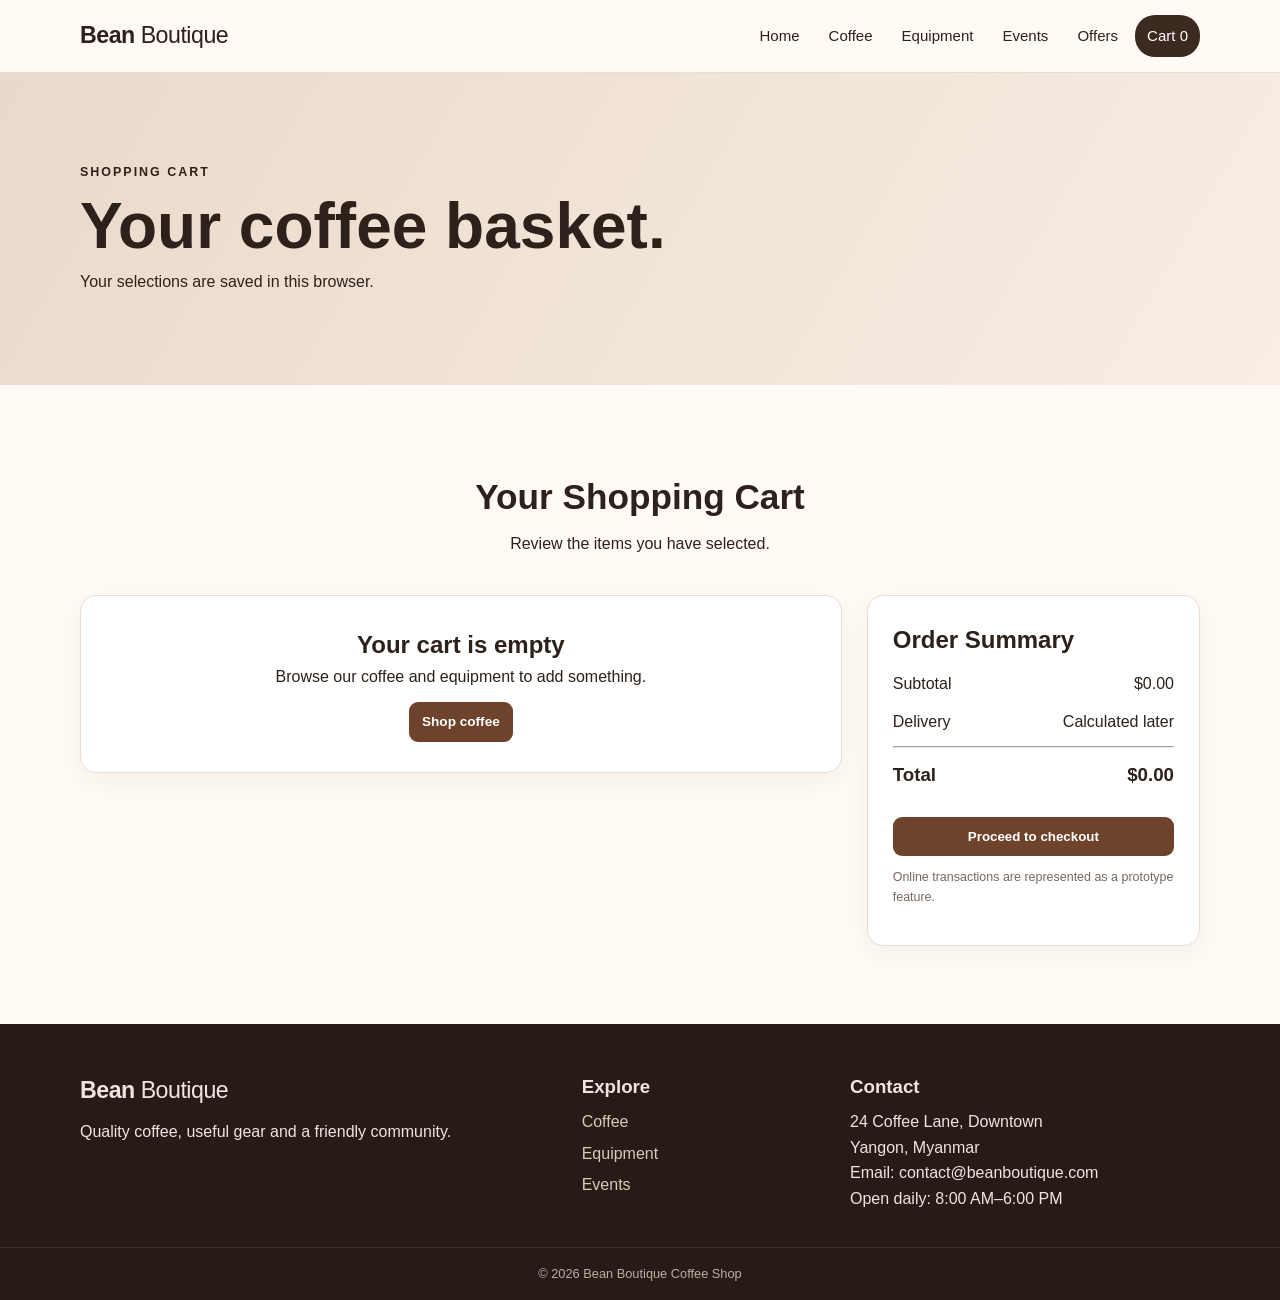
==== cart.html @ 937e0f84 "Add files via upload" ====
<!DOCTYPE html>
<html lang="en">

<head>
    <meta charset="UTF-8">
    <meta name="viewport" content="width=device-width, initial-scale=1.0">
    <title>Bean Boutique | Shopping Cart</title>
    <link rel="stylesheet" href="css/style.css">
</head>

<body>
    <header class="site-header">
        <div class="container nav-wrap">
            <a class="logo" href="index.html">Bean <span>Boutique</span></a>
            <button class="menu-toggle" aria-label="Open navigation">☰</button>

            <nav>
                <a href="index.html">Home</a>
                <a href="coffee.html">Coffee</a>
                <a href="equipment.html">Equipment</a>
                <a href="events.html">Events</a>
                <a href="offers.html">Offers</a>
                <a class="active" href="cart.html">Cart <span id="cart-count">0</span></a>
            </nav>
        </div>
    </header>

    <main>
        <section class="page-hero">
            <div class="container">
                <p class="section-label">Shopping Cart</p>
                <h1>Your coffee basket.</h1>
                <p>Your selections are saved in this browser.</p>
            </div>
        </section>

        <section class="section">
            <div class="container">

                <div class="section-heading">
                    <h2>Your Shopping Cart</h2>
                    <p>Review the items you have selected.</p>
                </div>

                <div class="cart-layout">

                    <div id="cart-items"></div>

                    <aside class="summary">
                        <h2>Order Summary</h2>

                        <p>
                            Subtotal
                            <span id="subtotal">$0.00</span>
                        </p>

                        <p>
                            Delivery
                            <span>Calculated later</span>
                        </p>

                        <hr>

                        <h3>
                            Total
                            <span id="cart-total">$0.00</span>
                        </h3>

                        <button class="btn" id="checkout">
                            Proceed to checkout
                        </button>

                        <p class="small-note">
                            Online transactions are represented as a prototype feature.
                        </p>
                    </aside>

                </div>
            </div>
        </section>
    </main>

    <footer class="footer">
        <div class="container footer-grid">

            <div>
                <a class="logo" href="index.html">Bean <span>Boutique</span></a>
                <p>Quality coffee, useful gear and a friendly community.</p>
            </div>

            <div>
                <h3>Explore</h3>
                <a href="coffee.html">Coffee</a>
                <a href="equipment.html">Equipment</a>
                <a href="events.html">Events</a>
            </div>

            <div>
                <h3>Contact</h3>
                <p>24 Coffee Lane, Downtown</p>
                <p>Yangon, Myanmar</p>
                <p>Email: contact@beanboutique.com</p>
                <p>Open daily: 8:00 AM–6:00 PM</p>
            </div>

        </div>

        <div class="copyright">
            © 2026 Bean Boutique Coffee Shop
        </div>
    </footer>

    <script src="js/script.js"></script>
</body>

</html>
---- css/style.css ----
* { 
    box-sizing:border-box;
    margin:0;
    padding:0
}
html {
    scroll-behavior:smooth
}
body {
    font-family:Arial,sans-serif;
    line-height:1.6;
    color:#2d211b;
    background:#fffaf4
}
a {
    color:inherit;
    text-decoration:none
}
.container {
    width:min(1120px,92%);
    margin:auto
}
.site-header {
    position:sticky;
    top:0;
    z-index:20;
    background:#fffaf4dd;
    backdrop-filter:blur(10px);
    border-bottom:1px solid #eaded3
}
.nav-wrap {
    min-height:72px;
    display:flex;
    align-items:center;
    justify-content:space-between;
    gap:25px
}
.logo {
    font-size:1.45rem;
    font-weight:800;
    letter-spacing:-.5px
}
.logo span {
    font-weight:400
}
.nav-wrap nav {
    display:flex;
    gap:5px;
    align-items:center
}
.nav-wrap nav a {
    padding:9px 12px;
    border-radius:20px;
    font-size:.94rem
}
.nav-wrap nav a:hover,.nav-wrap nav .active {
    background:#3c2920;
    color:#fff;
    transition: 0.35s;
}
.menu-toggle {
    display:none;
    background:none;
    border:0;
    font-size:1.6rem
}
.hero {
    min-height:600px;
    display:flex;
    align-items:center;
    background:
        linear-gradient(#0008,#0008),
        url("../images/hero-image.png") center/cover no-repeat;
    color:#fff;
    position:relative;
    overflow:hidden
}
.hero-content {
    position:relative;
    z-index:1;
    max-width:720px
}
.hero h1 {
    font-size:clamp(2.5rem,7vw,5rem);
    line-height:1.05;
    margin:12px 0 20px
}
.hero p:not(.section-label) {
    font-size:1.15rem;
    max-width:600px;
    color:#f4e9df
}
.section-label {
    text-transform:uppercase;
    letter-spacing:2px;
    font-size:.78rem;
    font-weight:bold
}
.hero-buttons {
    display:flex;
    gap:12px;
    margin-top:28px
}
.btn {
    display:inline-block;
    border:0;
    border-radius:9px;
    padding:12px 19px;
    background:#6e432c;
    color:#fff;
    font-weight:bold;
    cursor:pointer;
    transition:.2s
}
.btn:hover {
    transform:translateY(-2px);
    box-shadow:0 8px 18px #0002
}
.btn-outline {
    background:transparent;
    border:1px solid #fff
}
.btn.small {
    padding:9px 13px;
    font-size:.85rem;
    margin-top:12px
}
.section {
    padding:78px 0
}
.soft {
    background:#f3e9df
}
.section-heading {
    text-align:center;
    max-width:680px;
    margin:0 auto 38px
}
.section-heading h2 {
    font-size:2.2rem;
    margin:6px 0
}
.card-grid {
    display:grid;
    gap:22px
}
.card-grid.three {
    grid-template-columns:repeat(3,1fr)
}
.feature-card,.product-card,.event-card,.form-card,.price-card,.summary {
    background:#fff;
    border:1px solid #eaded3;
    border-radius:16px;
    box-shadow:0 8px 25px #4b30220d
}
.feature-card {
    padding:30px;
    text-align:center
}
.feature-card .icon {
    font-size:2.4rem;
    margin-bottom:10px
}
.feature-card h3 {
    margin-bottom:7px
}
.product-grid {
    display:grid;
    grid-template-columns:repeat(3,1fr);
    gap:24px
}
.product-image {
    height: 210px;
    overflow: hidden;
    border-radius: 16px 16px 0 0;
}
.product-image img {
    width: 100%;
    height: 100%;
    object-fit: cover;

}
.gear-image {
    background:linear-gradient(135deg,#cbb8aa,#79685e)
}
.product-body {
    padding:22px
}
.product-body h2,.product-body h3 {
    margin:6px 0
}
.product-body strong {
    display:block;
    margin-top:10px;
    font-size:1.15rem
}
.tag {
    display:inline-block;
    padding:5px 9px;
    border-radius:20px;
    background:#f0e1d5;
    font-size:.75rem;
    font-weight:bold
}
.footer {
    background:#281b15;
    color:#eee5df;
    padding-top:48px
}
.footer-grid {
    display:grid;
    grid-template-columns:2fr 1fr 1.5fr;
    gap:35px;
    padding-bottom:35px
}
.footer a:not(.logo) {
    display:block;
    margin-top:6px;
    color:#d8c9be
}
.footer h3 {
    margin-bottom:7px
}
.footer .logo {
    display:inline-block;
    margin-bottom:10px
}
.copyright {
    text-align:center;
    border-top:1px solid #ffffff1a;
    padding:16px;
    font-size:.8rem;
    color:#bcaea5
}
.page-hero {
    padding:90px 0;
    background:linear-gradient(120deg,#ead9ca,#f8eee5)
}
.page-hero h1 {
    font-size:clamp(2.2rem,5vw,4rem);
    line-height:1.1;
    margin:8px 0
}
.search-row {
    max-width:600px;
    margin:0 auto 35px;
    display:flex;
    gap:12px;
    align-items:center
}
.search-row label {
    font-weight:bold;
    white-space:nowrap
}
.search-row input,.form-card input,.form-card select {
    width:100%;
    padding:12px;
    border:1px solid #d9c8bb;
    border-radius:8px;
    background:#fff
}
.search-row input {
    max-width:430px
}
.event-layout {
    display:grid;
    grid-template-columns:1.3fr .7fr;
    gap:28px
}
.event-card {
    padding:24px;
    margin-bottom:18px
}
.form-card {
    padding:28px;
    display:flex;
    flex-direction:column;
    gap:8px;
    align-self:start
}
.form-card label {
    font-weight:bold;
    margin-top:5px
}
.form-card .btn {
    margin-top:10px
}
.pricing-grid {
    display:grid;
    grid-template-columns:repeat(3,1fr);gap:24px
}
.price-card {
    padding:30px
}
.price-card.featured {
    border:2px solid #6e432c;
    transform:translateY(-8px)
}
.price-card h2 {
    margin:12px 0
}
.price {
    font-size:2.3rem;
    font-weight:bold
}
.price small {
    font-size:.9rem;
    font-weight:normal
}
.price-card ul {
    margin:18px 0 22px;
    padding-left:20px
}
.offer-banner {
    margin-top:35px;
    padding:25px;
    border-radius:14px;
    background:#3c2920;
    color:#fff
}
.cart-layout {
    display:grid;
    grid-template-columns:1.6fr .7fr;
    gap:25px
}
.cart-row {
    display:flex;
    justify-content:space-between;
    align-items:center;
    gap:15px;
    padding:18px;
    background:#fff;
    border:1px solid #eaded3;
    border-radius:12px;
    margin-bottom:12px
}
.remove {
    border:0;
    background:none;
    text-decoration:underline;
    cursor:pointer
}
.summary {
    padding:25px;
    align-self:start
}
.summary p,.summary h3 {
    display:flex;
    justify-content:space-between;
    margin:12px 0
}
.summary .btn {
    width:100%;
    margin-top:15px
}
.small-note {
    font-size:.78rem;
    color:#76685f
}
.modal {
    display:none;
    position:fixed;
    inset:0;
    background:#0008;
    z-index:50;
    align-items:center;
    justify-content:center;
    padding:20px
}
.modal.show {
    display:flex
}
.modal-box {
    background:#fffaf4;
    border-radius:18px;
    padding:35px;
    max-width:500px;
    position:relative
}
.modal-box h2 {
    font-size:2rem;
    margin:7px 0
}
.modal-box form {
    display:flex;
    gap:8px;
    margin-top:18px
}
.modal-box input {
    flex:1;
    padding:12px;
    border:1px solid #d9c8bb;
    border-radius:8px
}
.close-modal {
    position:absolute;
    right:14px;
    top:8px;
    background:none;
    border:0;
    font-size:2rem;
    cursor:pointer
}
.usage-tips {
    margin-top:50px;
    padding:35px;
    background:#f3e9df;
    border-radius:16px
}

.usage-tips .section-heading {
    text-align:center;
    margin-bottom:25px
}

.tips-grid {
    display:grid;
    grid-template-columns:repeat(2,1fr);
    gap:20px
}

.tip-card {
    background:#fff;
    padding:24px;
    border:1px solid #eaded3;
    border-radius:12px
}

.tip-card h3 {
    margin-bottom:8px
}

.tip-card p {
    line-height:1.6;
    margin:0
}

.map-card {
    background:#fff;
    border:1px solid #eaded3;
    border-radius:16px;
    overflow:hidden;
    box-shadow:0 8px 25px #4b30220d;
}

.map-card iframe {
    width: 100%;
    height: 350px;
    border: 0;
}

.map-info {
    padding:24px;
}

.map-info h3 {
    margin-bottom:8px;
}

.map-info p {
    margin:4px 0;
}
.social-grid {
    display:grid;
    grid-template-columns:repeat(3,1fr);
    gap:22px
}

.social-card {
    background:#fff;
    border:1px solid #eaded3;
    border-radius:16px;
    padding:28px;
    text-align:center;
    box-shadow:0 8px 25px #4b30220d
}

.social-icon {
    font-size:2.5rem;
    margin-bottom:12px
}

.social-card h3 {
    margin-bottom:8px
}

.social-card p {
    color:#76685f
}

.social-button {
    text-align:center;
    margin-top:28px
}
.product-image a {
    display: block;
    width: 100%;
    height: 100%;
}
/* SweetAlert2 custom popup */
.bean-popup {
    border-radius: 16px;
    background: #fffaf4;
    color: #000;
}

.bean-popup .swal2-title {
    color: #000;
}

.bean-popup .swal2-html-container {
    color: #000;
}

.bean-popup .swal2-confirm {
    background: #3c2920;
    border-radius: 16px;
}
@media(max-width:800px)
{.menu-toggle{display:block}
.nav-wrap{position:relative}
.nav-wrap nav { 
    display:none;
    position:absolute;
    top:72px;
    left:0;
    right:0;
    background:#fffaf4cc;
    padding:15px;
    flex-direction:column;
    align-items:stretch;
    border:1px solid #eaded3;
    border-radius: 16px;
}
.nav-wrap nav.open {display:flex}
.card-grid.three,.product-grid,.pricing-grid {grid-template-columns:1fr 1fr}
.event-layout,.cart-layout,.footer-grid {grid-template-columns:1fr}
.price-card.featured {transform:none}
.hero {min-height:520px}}
@media(max-width:520px)
{.card-grid.three,.product-grid,.pricing-grid,.tips-grid,.social-grid {grid-template-columns:1fr}
.hero-buttons,.modal-box form,.search-row {flex-direction:column;align-items:stretch}
.search-row label {white-space:normal}
.hero h1 {font-size:2.7rem}
.section {padding:55px 0}
.product-image {height:180px}
.cart-row {align-items:flex-start;flex-direction:column}}
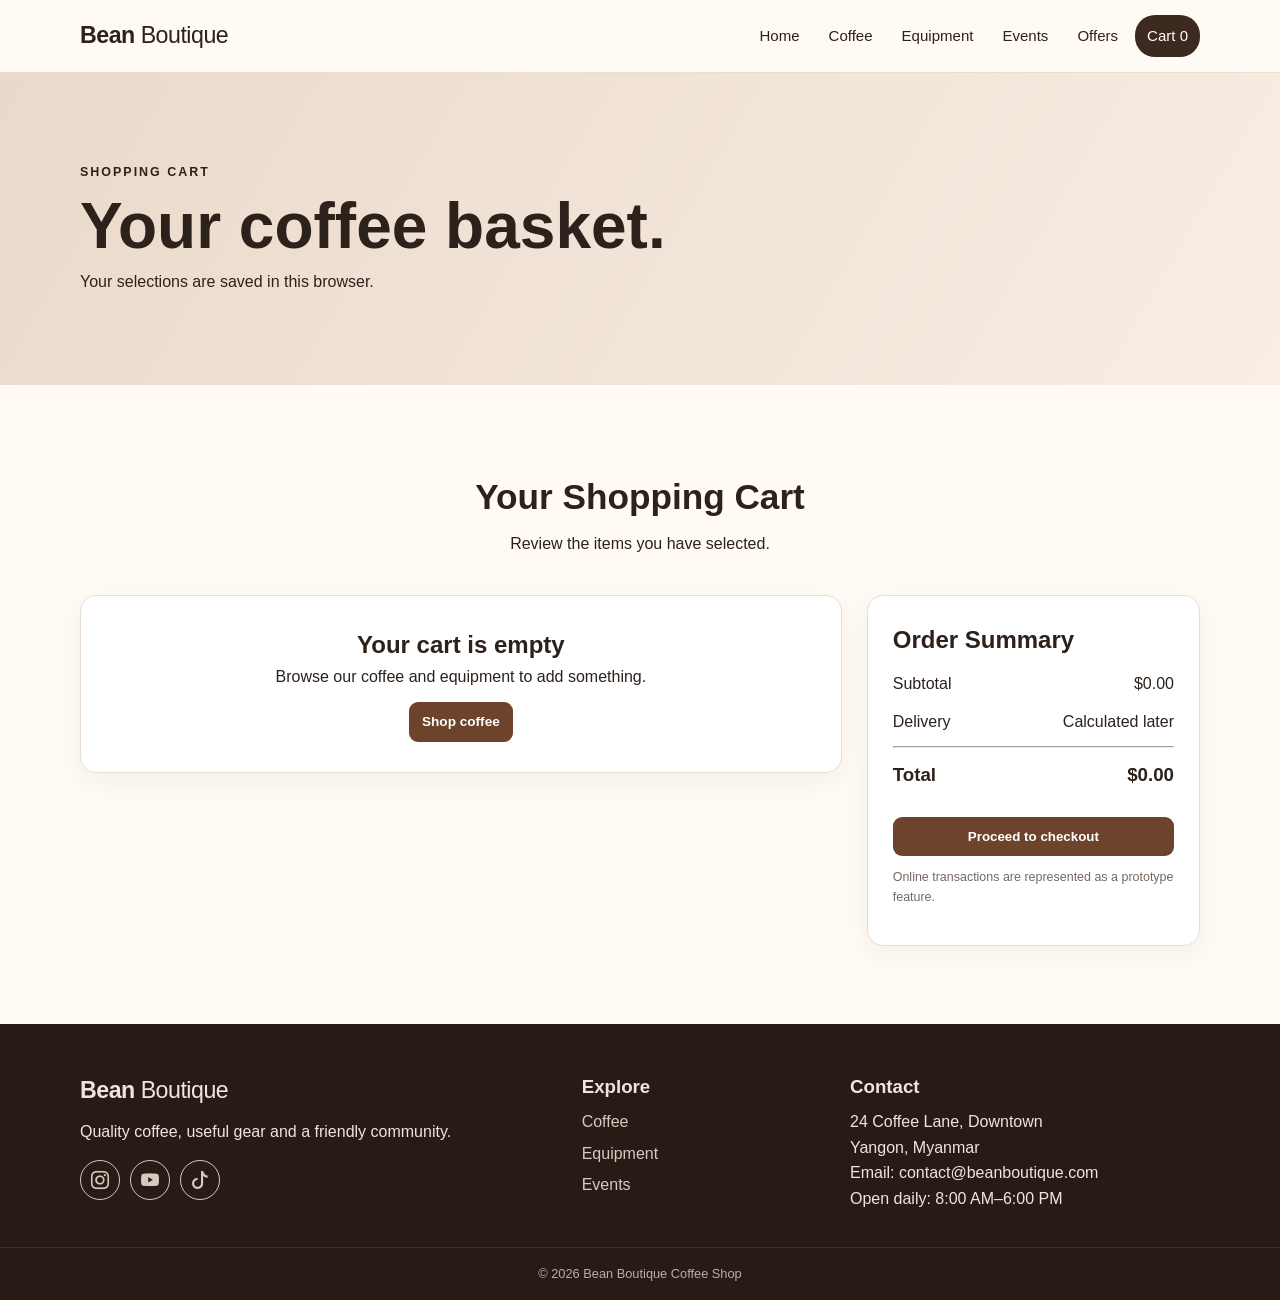
==== commit 67165860: "Update cart.html" ====
--- a/cart.html
+++ b/cart.html
@@ -6,6 +6,7 @@
     <meta name="viewport" content="width=device-width, initial-scale=1.0">
     <title>Bean Boutique | Shopping Cart</title>
     <link rel="stylesheet" href="css/style.css">
+    <link rel="stylesheet" href="https://cdn.jsdelivr.net/npm/bootstrap-icons@1.11.3/font/bootstrap-icons.min.css">
 </head>
 
 <body>
@@ -86,6 +87,24 @@
             <div>
                 <a class="logo" href="index.html">Bean <span>Boutique</span></a>
                 <p>Quality coffee, useful gear and a friendly community.</p>
+                <div class="footer-social">
+
+                    <a href="https://www.instagram.com/" target="_blank" rel="noopener"
+                        aria-label="Follow Bean Boutique on Instagram">
+                        <i class="bi bi-instagram"></i>
+                    </a>
+
+                    <a href="https://www.youtube.com/" target="_blank" rel="noopener"
+                        aria-label="Follow Bean Boutique on YouTube">
+                        <i class="bi bi-youtube"></i>
+                    </a>
+
+                    <a href="https://www.tiktok.com/" target="_blank" rel="noopener"
+                        aria-label="Follow Bean Boutique on TikTok">
+                        <i class="bi bi-tiktok"></i>
+                    </a>
+
+                </div>
             </div>
 
             <div>
@@ -113,4 +132,4 @@
     <script src="js/script.js"></script>
 </body>
 
-</html>+</html>
--- a/css/style.css
+++ b/css/style.css
@@ -1,446 +1,565 @@
-* { 
-    box-sizing:border-box;
-    margin:0;
-    padding:0
-}
+* {
+    box-sizing: border-box;
+    margin: 0;
+    padding: 0
+}
+
 html {
-    scroll-behavior:smooth
-}
+    scroll-behavior: smooth
+}
+
 body {
-    font-family:Arial,sans-serif;
-    line-height:1.6;
-    color:#2d211b;
-    background:#fffaf4
-}
+    font-family: Arial, sans-serif;
+    line-height: 1.6;
+    color: #2d211b;
+    background: #fffaf4
+}
+
 a {
-    color:inherit;
-    text-decoration:none
-}
+    color: inherit;
+    text-decoration: none
+}
+
 .container {
-    width:min(1120px,92%);
-    margin:auto
-}
+    width: min(1120px, 92%);
+    margin: auto
+}
+
 .site-header {
-    position:sticky;
-    top:0;
-    z-index:20;
-    background:#fffaf4dd;
-    backdrop-filter:blur(10px);
-    border-bottom:1px solid #eaded3
-}
+    position: sticky;
+    top: 0;
+    z-index: 20;
+    background: #fffaf4dd;
+    backdrop-filter: blur(10px);
+    border-bottom: 1px solid #eaded3
+}
+
 .nav-wrap {
-    min-height:72px;
-    display:flex;
-    align-items:center;
-    justify-content:space-between;
-    gap:25px
-}
+    min-height: 72px;
+    display: flex;
+    align-items: center;
+    justify-content: space-between;
+    gap: 25px
+}
+
 .logo {
-    font-size:1.45rem;
-    font-weight:800;
-    letter-spacing:-.5px
-}
+    font-size: 1.45rem;
+    font-weight: 800;
+    letter-spacing: -.5px
+}
+
 .logo span {
-    font-weight:400
-}
+    font-weight: 400
+}
+
 .nav-wrap nav {
-    display:flex;
-    gap:5px;
-    align-items:center
-}
+    display: flex;
+    gap: 5px;
+    align-items: center
+}
+
 .nav-wrap nav a {
-    padding:9px 12px;
-    border-radius:20px;
-    font-size:.94rem
-}
-.nav-wrap nav a:hover,.nav-wrap nav .active {
-    background:#3c2920;
-    color:#fff;
+    padding: 9px 12px;
+    border-radius: 20px;
+    font-size: .94rem
+}
+
+.nav-wrap nav a:hover,
+.nav-wrap nav .active {
+    background: #3c2920;
+    color: #fff;
     transition: 0.35s;
 }
+
 .menu-toggle {
-    display:none;
-    background:none;
-    border:0;
-    font-size:1.6rem
-}
+    display: none;
+    background: none;
+    border: 0;
+    font-size: 1.6rem
+}
+
 .hero {
-    min-height:600px;
-    display:flex;
-    align-items:center;
+    min-height: 600px;
+    display: flex;
+    align-items: center;
     background:
-        linear-gradient(#0008,#0008),
+        linear-gradient(#0008, #0008),
         url("../images/hero-image.png") center/cover no-repeat;
-    color:#fff;
-    position:relative;
-    overflow:hidden
-}
+    color: #fff;
+    position: relative;
+    overflow: hidden
+}
+
 .hero-content {
-    position:relative;
-    z-index:1;
-    max-width:720px
-}
+    position: relative;
+    z-index: 1;
+    max-width: 720px
+}
+
 .hero h1 {
-    font-size:clamp(2.5rem,7vw,5rem);
-    line-height:1.05;
-    margin:12px 0 20px
-}
+    font-size: clamp(2.5rem, 7vw, 5rem);
+    line-height: 1.05;
+    margin: 12px 0 20px
+}
+
 .hero p:not(.section-label) {
-    font-size:1.15rem;
-    max-width:600px;
-    color:#f4e9df
-}
+    font-size: 1.15rem;
+    max-width: 600px;
+    color: #f4e9df
+}
+
 .section-label {
-    text-transform:uppercase;
-    letter-spacing:2px;
-    font-size:.78rem;
-    font-weight:bold
-}
+    text-transform: uppercase;
+    letter-spacing: 2px;
+    font-size: .78rem;
+    font-weight: bold
+}
+
 .hero-buttons {
-    display:flex;
-    gap:12px;
-    margin-top:28px
-}
+    margin-top: 28px
+}
+
 .btn {
-    display:inline-block;
-    border:0;
-    border-radius:9px;
-    padding:12px 19px;
-    background:#6e432c;
-    color:#fff;
-    font-weight:bold;
-    cursor:pointer;
-    transition:.2s
-}
+    display: inline-block;
+    border: 0;
+    border-radius: 9px;
+    padding: 12px 19px;
+    background: #6e432c;
+    color: #fff;
+    font-weight: bold;
+    cursor: pointer;
+    transition: .2s
+}
+
 .btn:hover {
-    transform:translateY(-2px);
-    box-shadow:0 8px 18px #0002
-}
+    transform: translateY(-2px);
+    box-shadow: 0 8px 18px #0002
+}
+
 .btn-outline {
-    background:transparent;
-    border:1px solid #fff
-}
+    background: transparent;
+    border: 1px solid #fff
+}
+
 .btn.small {
-    padding:9px 13px;
-    font-size:.85rem;
-    margin-top:12px
-}
+    padding: 9px 13px;
+    font-size: .85rem;
+    margin-top: 12px
+}
+
 .section {
-    padding:78px 0
-}
+    padding: 78px 0
+}
+
 .soft {
-    background:#f3e9df
-}
+    background: #f3e9df
+}
+
 .section-heading {
-    text-align:center;
-    max-width:680px;
-    margin:0 auto 38px
-}
+    text-align: center;
+    max-width: 680px;
+    margin: 0 auto 38px
+}
+
 .section-heading h2 {
-    font-size:2.2rem;
-    margin:6px 0
-}
+    font-size: 2.2rem;
+    margin: 6px 0
+}
+
 .card-grid {
-    display:grid;
-    gap:22px
-}
+    display: grid;
+    gap: 22px
+}
+
 .card-grid.three {
-    grid-template-columns:repeat(3,1fr)
-}
-.feature-card,.product-card,.event-card,.form-card,.price-card,.summary {
-    background:#fff;
-    border:1px solid #eaded3;
-    border-radius:16px;
-    box-shadow:0 8px 25px #4b30220d
-}
+    grid-template-columns: repeat(3, 1fr)
+}
+
+.feature-card,
+.product-card,
+.event-card,
+.form-card,
+.price-card,
+.summary {
+    background: #fff;
+    border: 1px solid #eaded3;
+    border-radius: 16px;
+    box-shadow: 0 8px 25px #4b30220d
+}
+
 .feature-card {
-    padding:30px;
-    text-align:center
-}
+    padding: 30px;
+    text-align: center
+}
+
 .feature-card .icon {
-    font-size:2.4rem;
-    margin-bottom:10px
-}
+    font-size: 2.4rem;
+    margin-bottom: 10px
+}
+
 .feature-card h3 {
-    margin-bottom:7px
-}
+    margin-bottom: 7px
+}
+
 .product-grid {
-    display:grid;
-    grid-template-columns:repeat(3,1fr);
-    gap:24px
-}
+    display: grid;
+    grid-template-columns: repeat(3, 1fr);
+    gap: 24px
+}
+
 .product-image {
     height: 210px;
     overflow: hidden;
     border-radius: 16px 16px 0 0;
 }
+
 .product-image img {
     width: 100%;
     height: 100%;
     object-fit: cover;
 
 }
+
 .gear-image {
-    background:linear-gradient(135deg,#cbb8aa,#79685e)
-}
+    background: linear-gradient(135deg, #cbb8aa, #79685e)
+}
+
 .product-body {
-    padding:22px
-}
-.product-body h2,.product-body h3 {
-    margin:6px 0
-}
+    padding: 22px
+}
+
+.product-body h2,
+.product-body h3 {
+    margin: 6px 0
+}
+
 .product-body strong {
-    display:block;
-    margin-top:10px;
-    font-size:1.15rem
-}
+    display: block;
+    margin-top: 10px;
+    font-size: 1.15rem
+}
+
 .tag {
-    display:inline-block;
-    padding:5px 9px;
-    border-radius:20px;
-    background:#f0e1d5;
-    font-size:.75rem;
-    font-weight:bold
-}
+    display: inline-block;
+    padding: 5px 9px;
+    border-radius: 20px;
+    background: #f0e1d5;
+    font-size: .75rem;
+    font-weight: bold
+}
+
 .footer {
-    background:#281b15;
-    color:#eee5df;
-    padding-top:48px
-}
+    background: #281b15;
+    color: #eee5df;
+    padding-top: 48px
+}
+
 .footer-grid {
-    display:grid;
-    grid-template-columns:2fr 1fr 1.5fr;
-    gap:35px;
-    padding-bottom:35px
-}
+    display: grid;
+    grid-template-columns: 2fr 1fr 1.5fr;
+    gap: 35px;
+    padding-bottom: 35px
+}
+
 .footer a:not(.logo) {
-    display:block;
-    margin-top:6px;
-    color:#d8c9be
-}
+    display: block;
+    margin-top: 6px;
+    color: #d8c9be
+}
+
 .footer h3 {
-    margin-bottom:7px
-}
+    margin-bottom: 7px
+}
+
 .footer .logo {
-    display:inline-block;
-    margin-bottom:10px
-}
+    display: inline-block;
+    margin-bottom: 10px
+}
+
 .copyright {
-    text-align:center;
-    border-top:1px solid #ffffff1a;
-    padding:16px;
-    font-size:.8rem;
-    color:#bcaea5
-}
+    text-align: center;
+    border-top: 1px solid #ffffff1a;
+    padding: 16px;
+    font-size: .8rem;
+    color: #bcaea5
+}
+
 .page-hero {
-    padding:90px 0;
-    background:linear-gradient(120deg,#ead9ca,#f8eee5)
-}
+    padding: 90px 0;
+    background: linear-gradient(120deg, #ead9ca, #f8eee5)
+}
+
 .page-hero h1 {
-    font-size:clamp(2.2rem,5vw,4rem);
-    line-height:1.1;
-    margin:8px 0
-}
+    font-size: clamp(2.2rem, 5vw, 4rem);
+    line-height: 1.1;
+    margin: 8px 0
+}
+
 .search-row {
-    max-width:600px;
-    margin:0 auto 35px;
-    display:flex;
-    gap:12px;
-    align-items:center
-}
+    max-width: 600px;
+    margin: 0 auto 35px;
+    display: flex;
+    gap: 12px;
+    align-items: center
+}
+
 .search-row label {
-    font-weight:bold;
-    white-space:nowrap
-}
-.search-row input,.form-card input,.form-card select {
-    width:100%;
-    padding:12px;
-    border:1px solid #d9c8bb;
-    border-radius:8px;
-    background:#fff
-}
+    font-weight: bold;
+    white-space: nowrap
+}
+.search-row input,
+.form-card input,
+.form-card select {
+    width: 100%;
+    padding: 12px;
+    height: 50px;
+    border: 1px solid #d9c8bb;
+    border-radius: 8px;
+    background: #fff;
+}
+
+.form-card select {
+    -webkit-appearance: none;
+    appearance: none;
+    font: inherit;
+    background: #fff;
+    cursor: pointer;
+}
+.form-card select {
+    -webkit-appearance: none;
+    appearance: none;
+    font: inherit;
+    height: 50px;
+    padding: 12px 40px 12px 12px;
+    border: 1px solid #d9c8bb;
+    border-radius: 8px;
+    background: #fff url("data:image/svg+xml,%3Csvg xmlns='http://www.w3.org/2000/svg' width='12' height='12' viewBox='0 0 12 12'%3E%3Cpath d='M2 4l4 4 4-4' fill='none' stroke='%232d211b' stroke-width='1.5'/%3E%3C/svg%3E") no-repeat right 14px center;
+    cursor: pointer;
+}
+
 .search-row input {
-    max-width:430px
-}
+    max-width: 430px
+}
+
 .event-layout {
-    display:grid;
-    grid-template-columns:1.3fr .7fr;
-    gap:28px
-}
+    display: grid;
+    grid-template-columns: 1.3fr .7fr;
+    gap: 28px
+}
+
 .event-card {
-    padding:24px;
-    margin-bottom:18px
-}
+    background: #fff;
+    border: 1px solid #eaded3;
+    border-radius: 16px;
+    box-shadow: 0 8px 25px #4b30220d;
+    overflow: hidden;
+}
+
 .form-card {
-    padding:28px;
-    display:flex;
-    flex-direction:column;
-    gap:8px;
-    align-self:start
-}
+    padding: 28px;
+    display: flex;
+    flex-direction: column;
+    gap: 8px;
+    align-self: start
+}
+
 .form-card label {
-    font-weight:bold;
-    margin-top:5px
-}
+    font-weight: bold;
+    margin-top: 5px
+}
+
 .form-card .btn {
-    margin-top:10px
-}
+    margin-top: 10px
+}
+
 .pricing-grid {
-    display:grid;
-    grid-template-columns:repeat(3,1fr);gap:24px
-}
+    display: grid;
+    grid-template-columns: repeat(3, 1fr);
+    gap: 24px
+}
+
 .price-card {
-    padding:30px
-}
+    padding: 30px
+}
+
 .price-card.featured {
-    border:2px solid #6e432c;
-    transform:translateY(-8px)
-}
+    border: 2px solid #6e432c;
+    transform: translateY(-8px)
+}
+
 .price-card h2 {
-    margin:12px 0
-}
+    margin: 12px 0
+}
+
 .price {
-    font-size:2.3rem;
-    font-weight:bold
-}
+    font-size: 2.3rem;
+    font-weight: bold
+}
+
 .price small {
-    font-size:.9rem;
-    font-weight:normal
-}
+    font-size: .9rem;
+    font-weight: normal
+}
+
 .price-card ul {
-    margin:18px 0 22px;
-    padding-left:20px
-}
+    margin: 18px 0 22px;
+    padding-left: 20px
+}
+
 .offer-banner {
-    margin-top:35px;
-    padding:25px;
-    border-radius:14px;
-    background:#3c2920;
-    color:#fff
-}
+    margin-top: 35px;
+    padding: 25px;
+    border-radius: 14px;
+    background: #3c2920;
+    color: #fff
+}
+
 .cart-layout {
-    display:grid;
-    grid-template-columns:1.6fr .7fr;
-    gap:25px
-}
+    display: grid;
+    grid-template-columns: 1.6fr .7fr;
+    gap: 25px
+}
+
 .cart-row {
-    display:flex;
-    justify-content:space-between;
-    align-items:center;
-    gap:15px;
-    padding:18px;
-    background:#fff;
-    border:1px solid #eaded3;
-    border-radius:12px;
-    margin-bottom:12px
-}
+    display: grid;
+    grid-template-columns: 1fr 120px 70px;
+    align-items: center;
+    gap: 15px;
+    padding: 18px;
+    background: #fff;
+    border: 1px solid #eaded3;
+    border-radius: 12px;
+    margin-bottom: 12px
+}
+
+.cart-row strong {
+    text-align: center;
+}
+
+.cart-row .remove {
+    text-align: right;
+}
+
 .remove {
-    border:0;
-    background:none;
-    text-decoration:underline;
-    cursor:pointer
-}
+    border: 0;
+    background: none;
+    text-decoration: underline;
+    cursor: pointer
+}
+
 .summary {
-    padding:25px;
-    align-self:start
-}
-.summary p,.summary h3 {
-    display:flex;
-    justify-content:space-between;
-    margin:12px 0
-}
+    padding: 25px;
+    align-self: start
+}
+
+.summary p,
+.summary h3 {
+    display: flex;
+    justify-content: space-between;
+    margin: 12px 0
+}
+
 .summary .btn {
-    width:100%;
-    margin-top:15px
-}
+    width: 100%;
+    margin-top: 15px
+}
+
 .small-note {
-    font-size:.78rem;
-    color:#76685f
-}
+    font-size: .78rem;
+    color: #76685f
+}
+
 .modal {
-    display:none;
-    position:fixed;
-    inset:0;
-    background:#0008;
-    z-index:50;
-    align-items:center;
-    justify-content:center;
-    padding:20px
-}
+    display: none;
+    position: fixed;
+    inset: 0;
+    background: #0008;
+    z-index: 50;
+    align-items: center;
+    justify-content: center;
+    padding: 20px
+}
+
 .modal.show {
-    display:flex
-}
+    display: flex
+}
+
 .modal-box {
-    background:#fffaf4;
-    border-radius:18px;
-    padding:35px;
-    max-width:500px;
-    position:relative
-}
+    background: #fffaf4f1;
+    border-radius: 18px;
+    padding: 35px;
+    max-width: 500px;
+    position: relative
+}
+
 .modal-box h2 {
-    font-size:2rem;
-    margin:7px 0
-}
+    font-size: 2rem;
+    margin: 7px 0
+}
+
 .modal-box form {
-    display:flex;
-    gap:8px;
-    margin-top:18px
-}
+    display: flex;
+    gap: 8px;
+    margin-top: 18px
+}
+
 .modal-box input {
-    flex:1;
-    padding:12px;
-    border:1px solid #d9c8bb;
-    border-radius:8px
-}
+    flex: 1;
+    padding: 12px;
+    border: 1px solid #d9c8bb;
+    border-radius: 8px
+}
+
 .close-modal {
-    position:absolute;
-    right:14px;
-    top:8px;
-    background:none;
-    border:0;
-    font-size:2rem;
-    cursor:pointer
-}
+    position: absolute;
+    right: 14px;
+    top: 8px;
+    background: none;
+    border: 0;
+    font-size: 2rem;
+    cursor: pointer
+}
+
 .usage-tips {
-    margin-top:50px;
-    padding:35px;
-    background:#f3e9df;
-    border-radius:16px
+    margin-top: 50px;
+    padding: 35px;
+    background: #f3e9df;
+    border-radius: 16px
 }
 
 .usage-tips .section-heading {
-    text-align:center;
-    margin-bottom:25px
+    text-align: center;
+    margin-bottom: 25px
 }
 
 .tips-grid {
-    display:grid;
-    grid-template-columns:repeat(2,1fr);
-    gap:20px
+    display: grid;
+    grid-template-columns: repeat(2, 1fr);
+    gap: 20px
 }
 
 .tip-card {
-    background:#fff;
-    padding:24px;
-    border:1px solid #eaded3;
-    border-radius:12px
+    background: #fff;
+    padding: 24px;
+    border: 1px solid #eaded3;
+    border-radius: 12px
 }
 
 .tip-card h3 {
-    margin-bottom:8px
+    margin-bottom: 8px
 }
 
 .tip-card p {
-    line-height:1.6;
-    margin:0
+    line-height: 1.6;
+    margin: 0
 }
 
 .map-card {
-    background:#fff;
-    border:1px solid #eaded3;
-    border-radius:16px;
-    overflow:hidden;
-    box-shadow:0 8px 25px #4b30220d;
+    background: #fff;
+    border: 1px solid #eaded3;
+    border-radius: 16px;
+    overflow: hidden;
+    box-shadow: 0 8px 25px #4b30220d;
 }
 
 .map-card iframe {
@@ -450,53 +569,56 @@
 }
 
 .map-info {
-    padding:24px;
+    padding: 24px;
 }
 
 .map-info h3 {
-    margin-bottom:8px;
+    margin-bottom: 8px;
 }
 
 .map-info p {
-    margin:4px 0;
-}
+    margin: 4px 0;
+}
+
 .social-grid {
-    display:grid;
-    grid-template-columns:repeat(3,1fr);
-    gap:22px
+    display: grid;
+    grid-template-columns: repeat(3, 1fr);
+    gap: 22px
 }
 
 .social-card {
-    background:#fff;
-    border:1px solid #eaded3;
-    border-radius:16px;
-    padding:28px;
-    text-align:center;
-    box-shadow:0 8px 25px #4b30220d
+    background: #fff;
+    border: 1px solid #eaded3;
+    border-radius: 16px;
+    padding: 28px;
+    text-align: center;
+    box-shadow: 0 8px 25px #4b30220d
 }
 
 .social-icon {
-    font-size:2.5rem;
-    margin-bottom:12px
+    font-size: 2.5rem;
+    margin-bottom: 12px
 }
 
 .social-card h3 {
-    margin-bottom:8px
+    margin-bottom: 8px
 }
 
 .social-card p {
-    color:#76685f
+    color: #76685f
 }
 
 .social-button {
-    text-align:center;
-    margin-top:28px
-}
+    text-align: center;
+    margin-top: 28px
+}
+
 .product-image a {
     display: block;
     width: 100%;
     height: 100%;
 }
+
 /* SweetAlert2 custom popup */
 .bean-popup {
     border-radius: 16px;
@@ -516,32 +638,238 @@
     background: #3c2920;
     border-radius: 16px;
 }
-@media(max-width:800px)
-{.menu-toggle{display:block}
-.nav-wrap{position:relative}
-.nav-wrap nav { 
+
+.event-registration {
+    width: 100%;
+    max-width: none;
+    margin: 50px 0 0;
+}
+
+/* Featured products and events slideshow */
+.featured-slideshow {
+    position: relative;
+    max-width: 700px;
+    margin: 0 auto;
+}
+
+.featured-slide {
     display:none;
-    position:absolute;
-    top:72px;
-    left:0;
-    right:0;
-    background:#fffaf4cc;
-    padding:15px;
-    flex-direction:column;
-    align-items:stretch;
+    background:#fff;
     border:1px solid #eaded3;
-    border-radius: 16px;
-}
-.nav-wrap nav.open {display:flex}
-.card-grid.three,.product-grid,.pricing-grid {grid-template-columns:1fr 1fr}
-.event-layout,.cart-layout,.footer-grid {grid-template-columns:1fr}
-.price-card.featured {transform:none}
-.hero {min-height:520px}}
-@media(max-width:520px)
-{.card-grid.three,.product-grid,.pricing-grid,.tips-grid,.social-grid {grid-template-columns:1fr}
-.hero-buttons,.modal-box form,.search-row {flex-direction:column;align-items:stretch}
-.search-row label {white-space:normal}
-.hero h1 {font-size:2.7rem}
-.section {padding:55px 0}
-.product-image {height:180px}
-.cart-row {align-items:flex-start;flex-direction:column}}+    border-radius:16px;
+    box-shadow:0 8px 25px #4b30220d;
+    overflow:hidden;
+}
+
+.featured-slide.active {
+    display:block;
+    animation:slideFade 0.6s ease;
+}
+
+@keyframes slideFade {
+    from {
+        opacity:0;
+    }
+
+    to {
+        opacity:1;
+    }
+}
+
+.featured-slide .product-image {
+    height: 320px;
+}
+
+.featured-slide .product-body {
+    padding: 28px;
+}
+
+.featured-slide .product-body h3 {
+    font-size: 1.6rem;
+    margin: 8px 0;
+}
+
+.slide-button {
+    position: absolute;
+    top: 50%;
+    transform: translateY(-50%);
+    width: 42px;
+    height: 42px;
+    border: 0;
+    border-radius: 50%;
+    background: #3c2920;
+    color: #fff;
+    font-size: 1.3rem;
+    cursor: pointer;
+    z-index: 2;
+    transition: .2s;
+}
+
+.slide-button:hover {
+    transform: translateY(-50%) scale(1.05);
+    background: #6e432c;
+}
+
+.slide-button.previous {
+    left:-55px;
+}
+
+.slide-button.next {
+    right:-55px;
+}
+
+.slide-dots {
+    display: flex;
+    justify-content: center;
+    gap: 8px;
+    margin-top: 20px;
+}
+
+.slide-dot {
+    width: 10px;
+    height: 10px;
+    padding: 0;
+    border: 0;
+    border-radius: 50%;
+    background: #cbb8aa;
+    cursor: pointer;
+}
+
+.slide-dot.active {
+    background: #3c2920;
+}
+.footer .footer-social {
+    display: flex;
+    gap: 10px;
+    margin-top: 15px;
+}
+
+.footer .footer-social a {
+    width: 40px;
+    height: 40px;
+    margin: 0;
+    padding: 0;
+    display: flex;
+    align-items: center;
+    justify-content: center;
+    border: 1px solid #d8c9be;
+    border-radius: 50%;
+    color: #d8c9be;
+    text-decoration: none;
+    line-height: 1;
+}
+
+.footer .footer-social a .bi {
+    font-size: 18px;
+    line-height: 1;
+    margin: 0;
+    padding: 0;
+}
+
+.footer .footer-social a:hover {
+    background: #6e432c;
+    color: #fff;
+}
+@media(max-width:800px) {
+    .menu-toggle {
+        display: block
+    }
+
+    .nav-wrap {
+        position: relative
+    }
+
+    .nav-wrap nav {
+        display: none;
+        position: absolute;
+        top: 72px;
+        left: 0;
+        right: 0;
+        background: #fffaf4cc;
+        padding: 15px;
+        flex-direction: column;
+        align-items: stretch;
+        border: 1px solid #eaded3;
+        border-radius: 16px;
+    }
+
+    .nav-wrap nav.open {
+        display: flex
+    }
+
+    .card-grid.three,
+    .product-grid,
+    .pricing-grid {
+        grid-template-columns: 1fr 1fr
+    }
+
+    .event-layout,
+    .cart-layout,
+    .footer-grid {
+        grid-template-columns: 1fr
+    }
+
+    .price-card.featured {
+        transform: none
+    }
+
+    .hero {
+        min-height: 520px
+    }
+}
+
+@media(max-width:520px) {
+
+    .card-grid.three,
+    .product-grid,
+    .pricing-grid,
+    .tips-grid,
+    .social-grid {
+        grid-template-columns: 1fr
+    }
+
+    .featured-slide .product-image {
+        height: 220px;
+    }
+
+    .featured-slide .product-body {
+        padding: 22px;
+    }
+
+    .slide-button.previous {
+        left: 10px;
+    }
+
+    .slide-button.next {
+        right: 10px;
+    }
+
+    .hero-buttons,
+    .modal-box form,
+    .search-row {
+        flex-direction: column;
+        align-items: stretch
+    }
+
+    .search-row label {
+        white-space: normal
+    }
+
+    .hero h1 {
+        font-size: 2.7rem
+    }
+
+    .section {
+        padding: 55px 0
+    }
+
+    .product-image {
+        height: 180px
+    }
+
+    .cart-row {
+    display: flex;
+    align-items: flex-start;
+    flex-direction: column
+    }
+}
